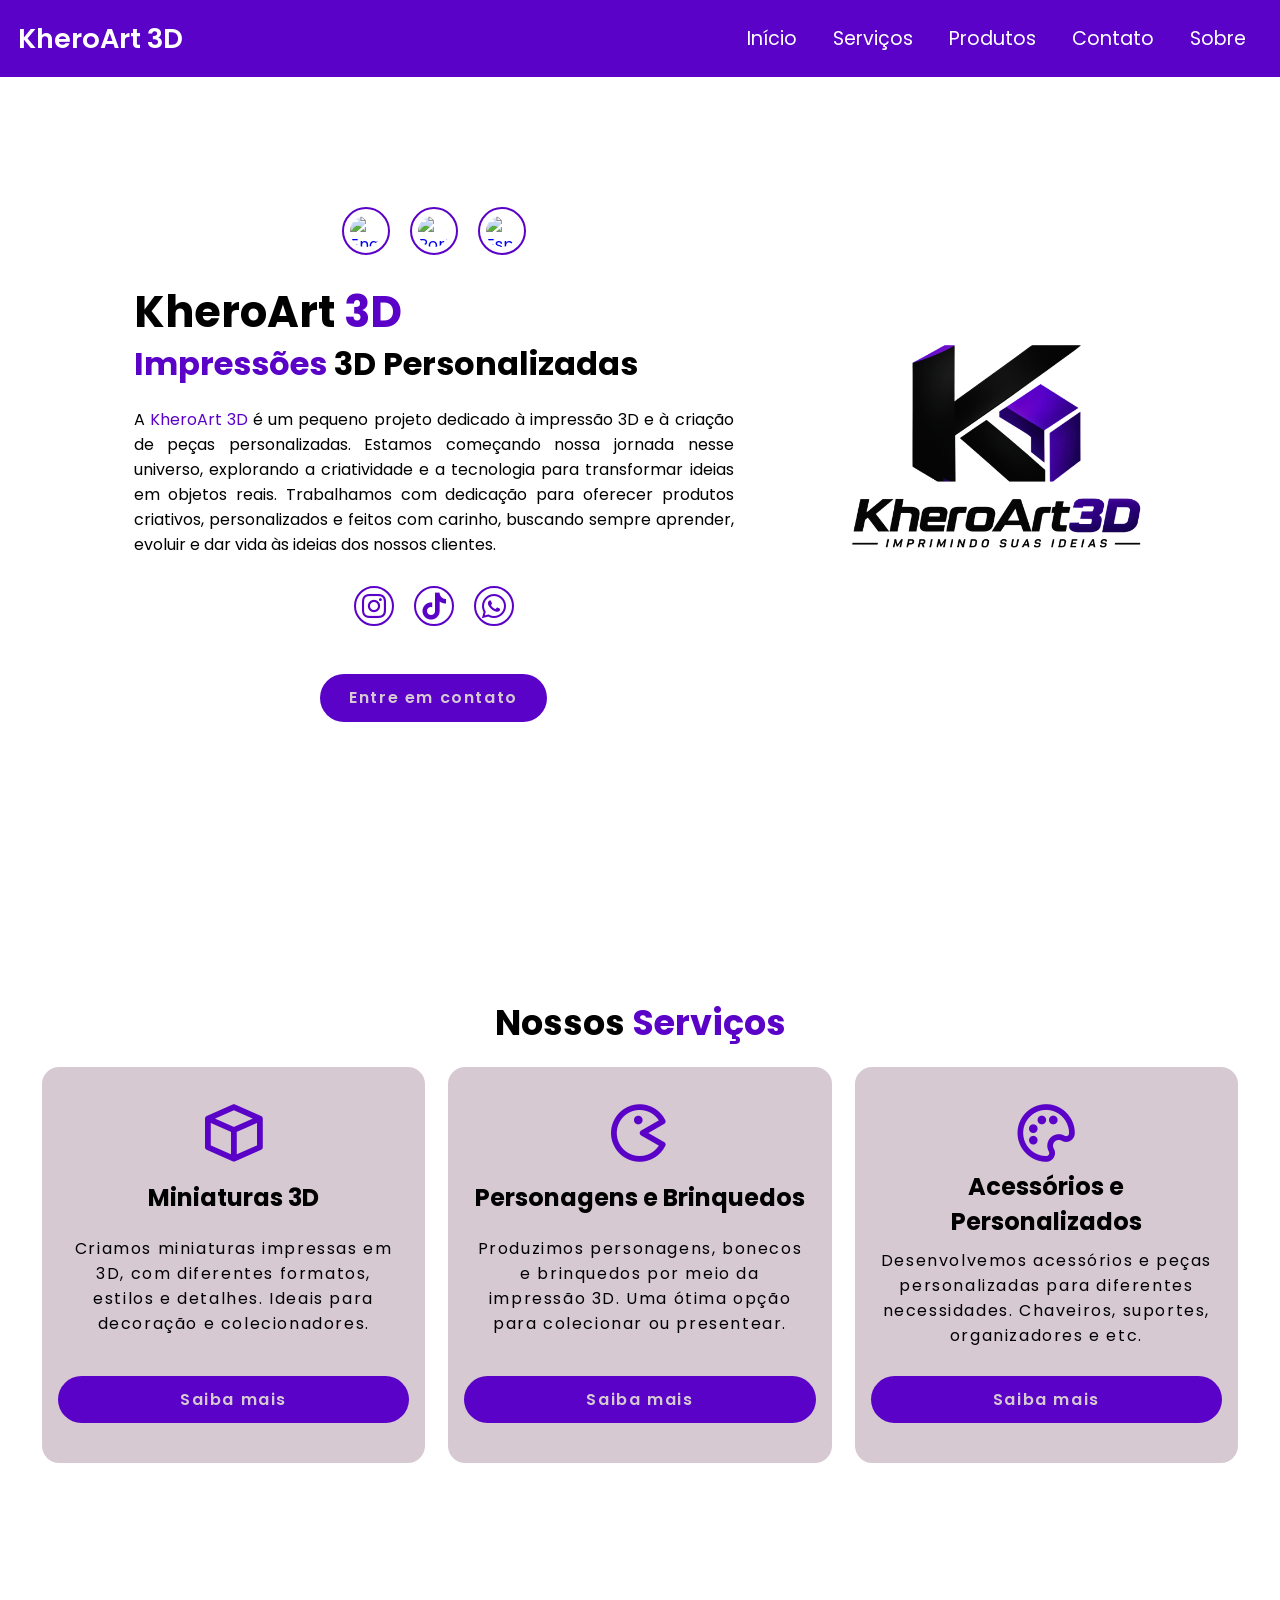
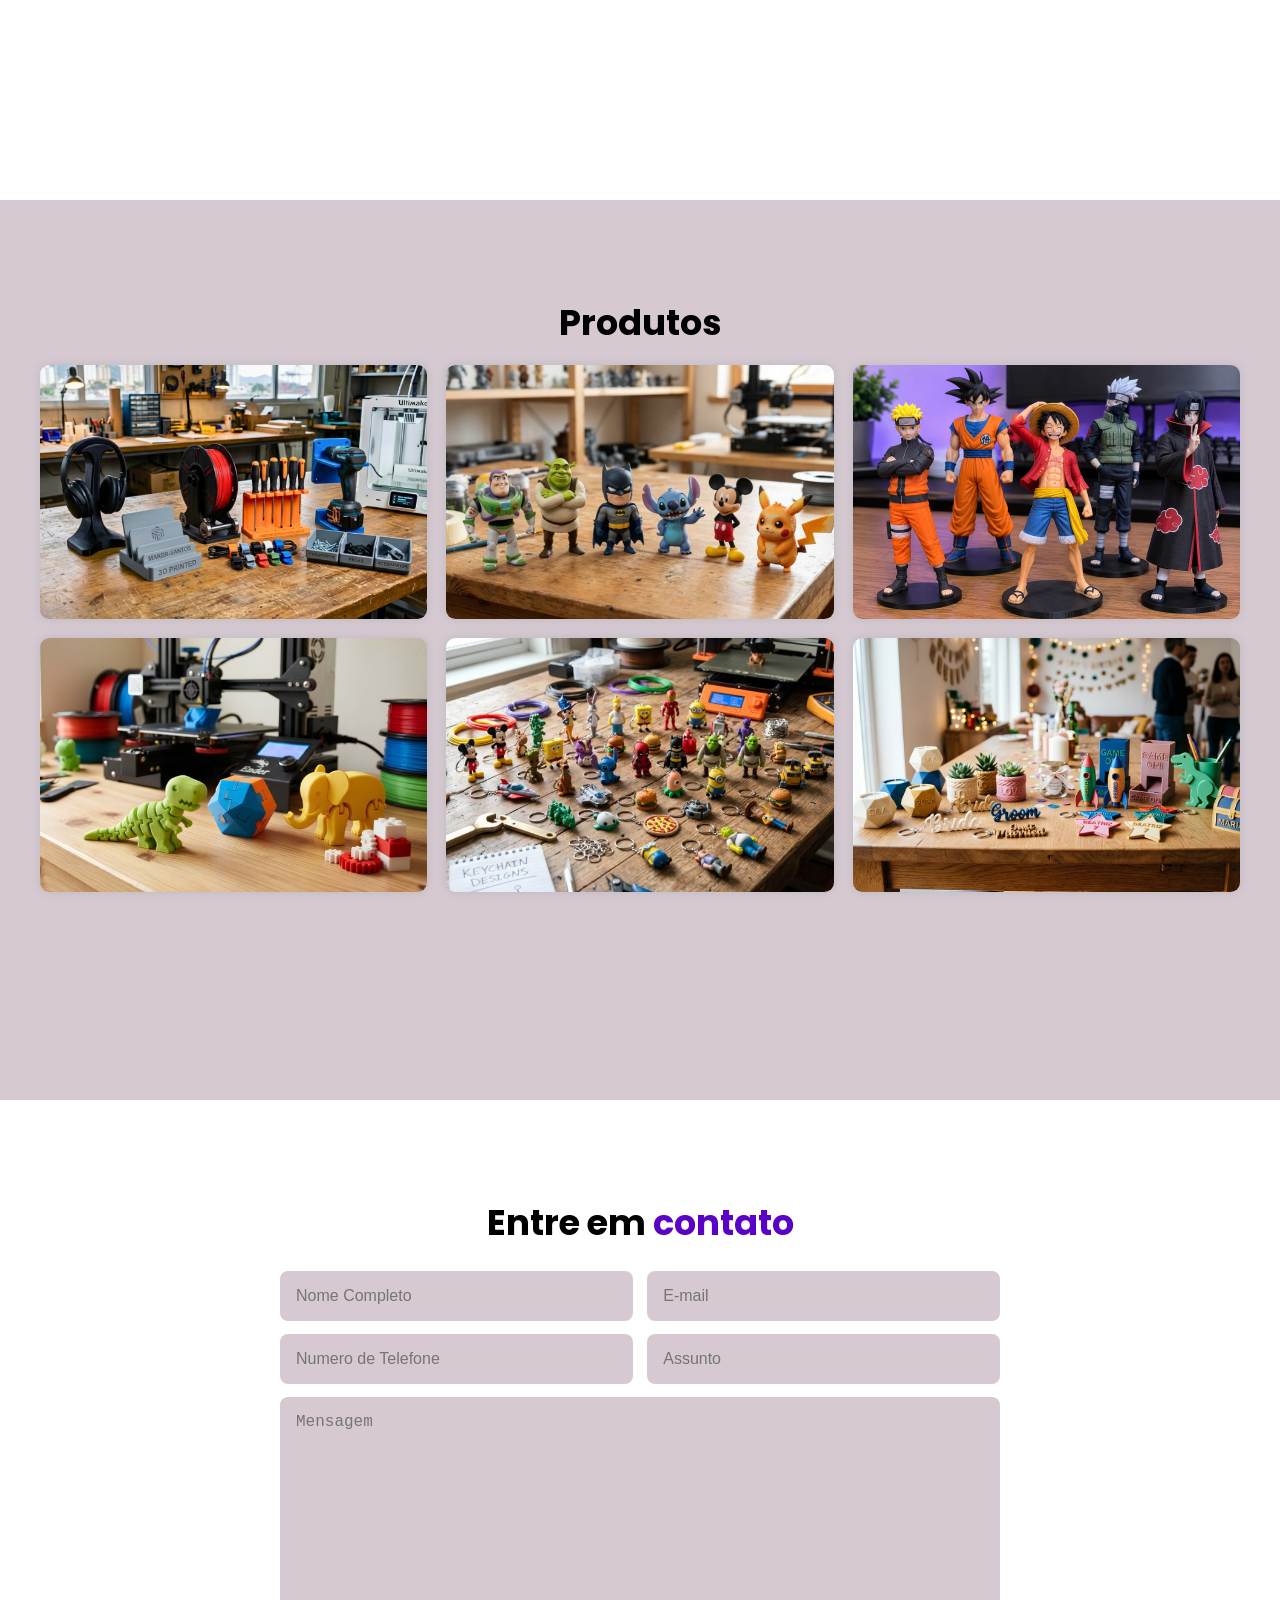
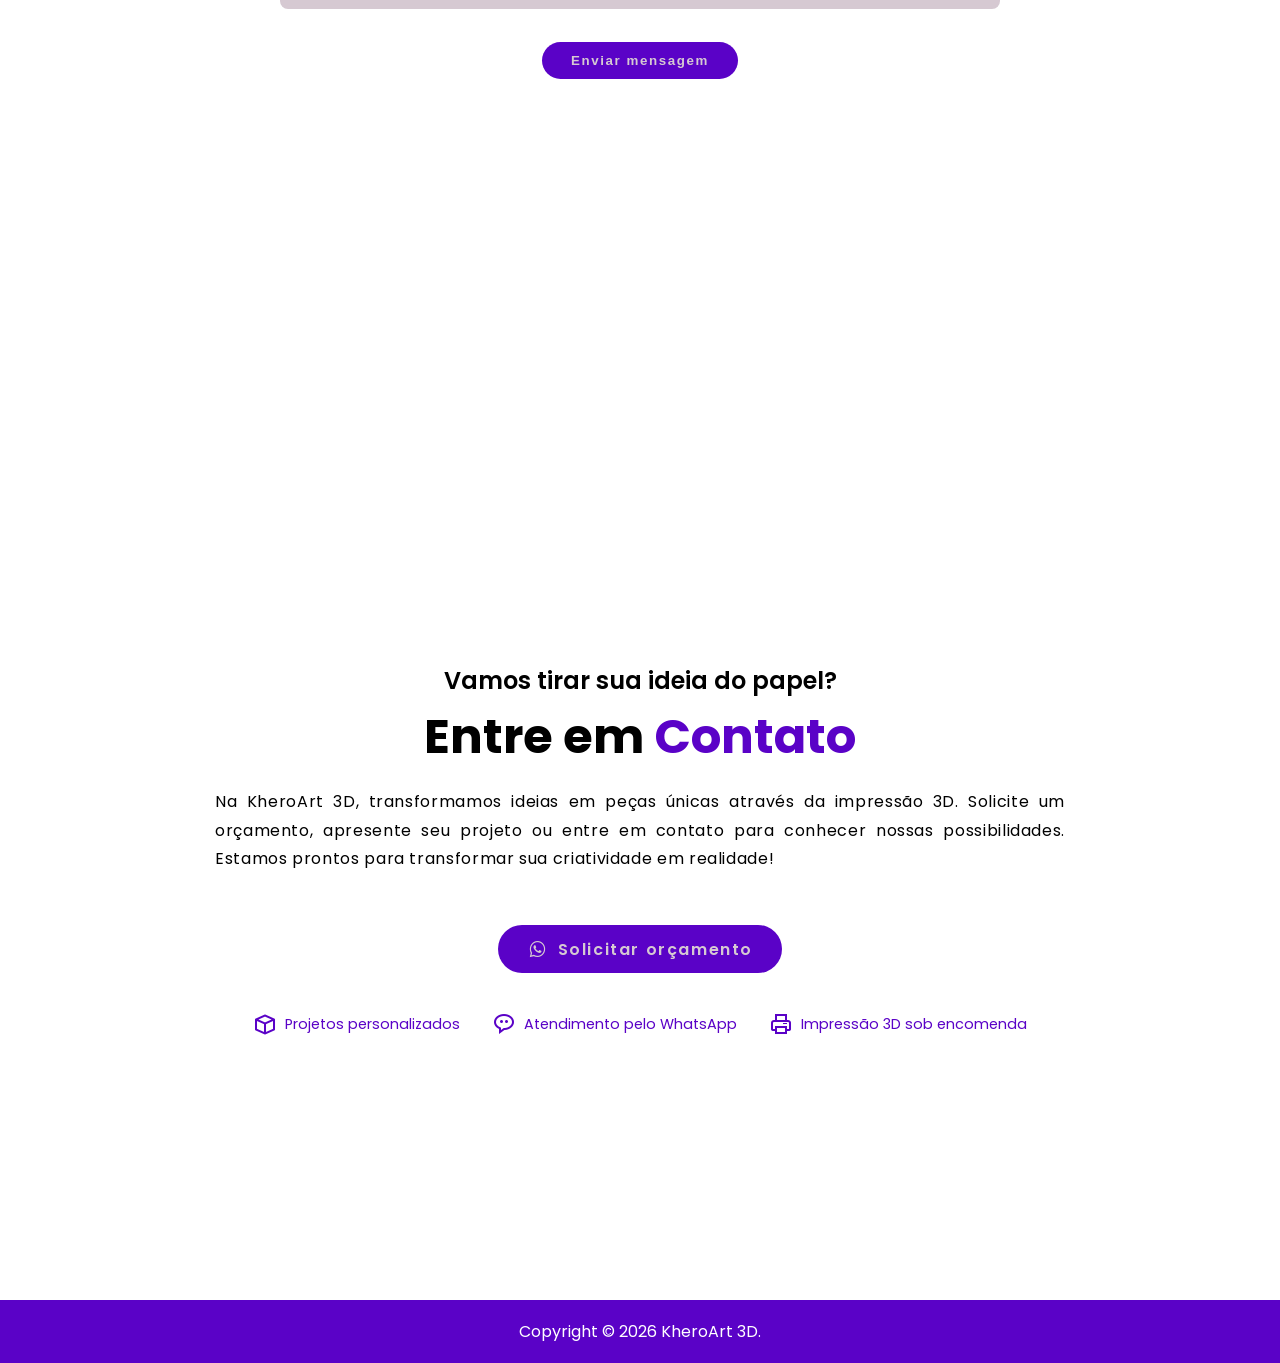
==== index.html @ 0dc6c65f "Primeiro Commit" ====
<!DOCTYPE html>
<html lang="br">
<head>
    <meta charset="UTF-8">
    <meta name="viewport" content="width=device-width, initial-scale=1.0">
    <title>KheroArt 3D</title>
    <link rel="icon" href="img/KheroARTlogolink.png" type="image/png">
    <link rel="shortcut icon" href="#" type="image/x-icon">
    <link href='https://unpkg.com/boxicons@2.1.4/css/boxicons.min.css' rel='stylesheet'>
    <link rel="stylesheet" href="css/style.css">
</head>
<body>
    <header>
        <a href="#" class="logo">KheroArt 3D</a>

        <div class="nav">
            <a href="#home">Início</a>
            <a href="#services">Serviços</a>
            <a href="#portfolio">Produtos</a>
            <a href="#contact">Contato</a>
            <a href="#about">Sobre</a>
        </div>

        <div class="nav-responsive">
            <a href="#home">Início</a>
            <a href="#services">Serviços</a>
            <a href="#portfolio">Produtos</a>
            <a href="#contact">Contato</a>
            <a href="#about">Sobre</a>
        </div>

        <div class="menu-hamburguer">
            <div class="bar1"></div>
            <div class="bar2"></div>
            <div class="bar3"></div>
        </div>
    </header>

    <section class="home" id="home">
        <div class="home-content">
            <div class="social-mediaa">
                <a href="indexEN.html" title="English">
                    <img src="https://flagcdn.com/w40/gb.png" alt="English" width="24" height="16">
                </a>
                <a href="index.html" title="Português">
                    <img src="https://flagcdn.com/w40/br.png" alt="Português" width="24" height="16">
                </a>
                <a href="indexES.html" title="Español">
                    <img src="https://flagcdn.com/w40/es.png" alt="Español" width="24" height="16">
                </a>
            </div>
            
            <h1>KheroArt <span>3D</span></h1>
            <h3><span>Impressões </span>3D Personalizadas</h3>

            <p>
                A <span>KheroArt 3D</span> é um pequeno projeto dedicado à impressão 3D e à criação de peças personalizadas. Estamos começando nossa jornada nesse universo, explorando a criatividade e a tecnologia para transformar ideias em objetos reais. Trabalhamos com dedicação para oferecer produtos criativos, personalizados e feitos com carinho, buscando sempre aprender, evoluir e dar vida às ideias dos nossos clientes.
            </p>

            <div class="social-media">
                <a href="https://www.instagram.com/kheroart_3d/" target="_blank"><i class='bx bxl-instagram'></i></a>
                <a href="" target="_blank"><i class='bx bxl-tiktok'></i></a>
                <a href="https://wa.me/5513997632444" target="_blank"><i class='bx bxl-whatsapp'></i></a>
            </div>

            <div>
                <a href="https://wa.me/5513997632444" target="_blank" class="btn">Entre em contato</a>
            </div>
        </div>

        <div class="home-img">
            <img src="img/principalfoto.png" alt="Profile picture">
        </div>

    </section>

    <section class="services" id="services">
        <h2>Nossos <span>Serviços</span></h2>
        
        <div class="services-container">

            <!-- Miniaturas 3D -->
            <div class="services-box">
                <i class='bx bx-cube'></i>
                <h3>Miniaturas 3D</h3>

                <p>
                    Criamos miniaturas impressas em 3D, com diferentes formatos,
                    estilos e detalhes. Ideais para decoração e colecionadores.
                </p>

                <a href="https://wa.me/5513997632444" target="_blank" rel="noopener noreferrer" class="btn">
                    Saiba mais
                </a>
            </div>

            <!-- Personagens e Brinquedos -->
            <div class="services-box">
                <i class='bx bx-game'></i>
                <h3>Personagens e Brinquedos</h3>

                <p>
                    Produzimos personagens, bonecos e brinquedos por meio da
                    impressão 3D. Uma ótima opção para colecionar ou presentear.
                </p>

                <a href="https://wa.me/5513997632444" target="_blank" rel="noopener noreferrer" class="btn">
                    Saiba mais
                </a>
            </div>

            <!-- Acessórios e Personalizados -->
            <div class="services-box">
                <i class='bx bx-palette'></i>
                <h3>Acessórios e Personalizados</h3>

                <p>
                    Desenvolvemos acessórios e peças personalizadas para
                    diferentes necessidades. Chaveiros, suportes, organizadores e etc.
                </p>

                <a href="https://wa.me/5513997632444" target="_blank" rel="noopener noreferrer" class="btn">
                    Saiba mais
                </a>
            </div>

        </div>
    </section>

    <section class="portfolio" id="portfolio">
        <h2>Produtos</h2>

        <div class="portfolio-container">
            <div class="portfolio-box">
                <img src="img/acessóriosimg.jpg" alt="Portfolio 1"> 

                <div class="portfolio-layer">
                    <h4>Acessórios</h4>
                </div>
            </div>

            <div class="portfolio-box">
                <img src="img/personagensimg.jpg" alt="Portfolio 2">  

                <div class="portfolio-layer">
                    <h4>Personagens</h4>
                </div>
            </div>

            <div class="portfolio-box">
                <img src="img/animesimg.png" alt="Portfolio 3">  

                <div class="portfolio-layer">
                    <h4>Animes</h4>
                </div>
            </div>

            <div class="portfolio-box">
                <img src="img/brinquedosimg.jpg" alt="Portfolio 4">  

                <div class="portfolio-layer">
                    <h4>Brinquedos</h4>
                </div>
            </div>

            <div class="portfolio-box">
                <img src="img/miniechaveimg.jpg" alt="Portfolio 5">  

                <div class="portfolio-layer">
                    <h4>Miniaturas e chaveiros</h4>
                </div>
            </div>

            <div class="portfolio-box">
                <img src="img/brindesimg.jpg" alt="Portfolio 6">  

                <div class="portfolio-layer">
                    <h4>Brindes</h4>
                </div>
            </div>
        </div>
    </section>

    <section class="contact" id="contact">
        <h2>Entre em <span>contato</span></h2>

        <form target="" action="https://formsubmit.co/kheroart3d@gmail.com" method="POST">            
            <div class="input-box">
                <input type="text" name="Full Name" placeholder="Nome Completo" required>
                <input type="email" name="E-mail" placeholder="E-mail" required> 
            </div>

            <div class="input-box">
                <input type="phone" name="Phone Number" placeholder="Numero de Telefone" required>
                <input type="text" name="Subject" placeholder="Assunto" required>
            </div>

            <textarea cols="30" rows="10" name="Message" placeholder="Mensagem" required></textarea>
            <input type="hidden" name="_captcha" value="false">
            <input type="hidden" name="_next" value="http://127.0.0.1:5500/obrigado.html" />
            <button type="submit" class="btn">Enviar mensagem</button>
        </form>
    </section>

    
    <section class="about" id="about">

        <div class="about-content">

            <h3>Vamos tirar sua ideia do papel?</h3>

            <h1>Entre em <span>Contato</span></h1>

            <p>
                Na KheroArt 3D, transformamos ideias em peças únicas através
                da impressão 3D. Solicite um orçamento, apresente seu projeto
                ou entre em contato para conhecer nossas possibilidades.
                Estamos prontos para transformar sua criatividade em realidade!
            </p>

            <div class="about-buttons">

                <a href="https://wa.me/5513997632444"
                target="_blank"
                rel="noopener noreferrer"
                class="btn">
                    <i class='bx bxl-whatsapp'></i>
                    Solicitar orçamento
                </a>

            </div>

            <div class="about-info">

                <div>
                    <i class='bx bx-cube'></i>
                    <span>Projetos personalizados</span>
                </div>

                <div>
                    <i class='bx bx-message-rounded-dots'></i>
                    <span>Atendimento pelo WhatsApp</span>
                </div>

                <div>
                    <i class='bx bx-printer'></i>
                    <span>Impressão 3D sob encomenda</span>
                </div>

            </div>

        </div>

    </section>


    <footer>
        <p>Copyright &copy; 2026 KheroArt 3D.</p>
    </footer>
</body>
<script src="js/script.js"></script>
</html>
---- css/style.css ----
@import url('https://fonts.googleapis.com/css2?family=Poppins:wght@300;400;500;600;700;800&display=swap');

:root {
    --main-color: #5A02C7;
    --text-color: #000000;
    --bg-color-01: #ffffff;
    --bg-color-02: #d6c9d2;
    --bg-color-03: #d58dff;
    --color-00: #0000001a;
}

* {
    margin: 0;
    padding: 0;
    box-sizing: border-box;
    text-decoration: none;
    border: none;
    outline: none;
    scroll-behavior: smooth;
}

html {
    font-family: 'Poppins', sans-serif;
    font-size: 16px;
}

body {
    background-color: var(--bg-color-01);
    color: var(--text-color);
}

header {
    position: fixed;
    top: 0;
    left: 0;
    width: 100%;
    padding: 1.1rem;
    background-color: var(--main-color);
    display: flex;
    justify-content: space-between;
    align-items: center;
    z-index: 100;
}

.logo {
    font-size: 1.7rem;
    color: white;
    font-weight: 600;
    cursor: default;
}

.nav-responsive {
    display: none;
    position: absolute;
    top: 100%;
    left: 0;
    width: 100%;
    padding: 1rem;
    background-color: var(--main-color);
    opacity: 0;
    transform: translateY(-20px);
    transition: opacity 0.3s ease, transform 0.3s ease;
}

.nav a, .nav-responsive a {
    font-size: 1.2rem;
    color: white;
    padding: 0.5rem 1rem;
    transition: 0.4s;
}

.nav a:hover, .nav-responsive a:hover {
    color: var(--bg-color-03);
}

section {
    min-height: 100vh;
    padding: 6rem 6rem 2rem;
}

span {
    color: var(--main-color);
}

.home, .about {
    display: flex;
    flex-direction: row;
    justify-content: space-evenly;
    align-items: center;
}

.home-img img, .about-img img {
    width: 100%;
}

.about {
    background-color: var(--bg-color-02);
}

.home-content, .about-content {
    width: 45%;
}

.home-content h1, .about-content h1 {
    font-weight: 700;
    line-height: 1.3;
}

.home-content h3, .about-content h3 {
    font-weight: 700;
    font-size: 1.6rem;
}

.home-content p, .about-content p {
    margin-top: 1.2rem;
    text-align: justify;
}

.services h2,
.portfolio h2,
.contact h2 {
    font-size: 2.2rem;
    margin-bottom: 1rem;
    text-align: center;
}

.services-container {
    display: flex;
    flex-direction: row;
    justify-content: space-evenly;
}

.services-box {
    display: flex;
    flex-direction: column;
    justify-content: space-between;
    min-height: 25rem;
    margin-bottom: 1rem;
}

.services-container .services-box {
    padding: 2rem 1rem 2.5rem;
    border-radius: 1.2rem;
    text-align: center;
    border: solid 0.15rem var(--bg-color-01);
    background-color: var(--bg-color-02);
    transition: 0.5s ease;
}

.services-container .services-box:hover {
    border-color: var(--main-color);
    transform: scale(1.01);
}

.services-box i {
    font-size: 4.3rem;
    color: var(--main-color);
}

.services-box h3 {
    font-size: 1.5rem;
}

.services-box p {
    margin: 0.5rem;
    letter-spacing: 0.1rem;
    display: -webkit-box;
    -webkit-line-clamp: 4;
    -webkit-box-orient: vertical;
    overflow: hidden;
    text-overflow: ellipsis;
}

.portfolio {
    background-color: var(--bg-color-02);
}

.portfolio-container {
    display: grid;
    gap: 1.2rem;
}

.portfolio-box {
    position: relative;
    border-radius: 0.6rem;
    box-shadow: 0 0 0.6rem #bdb7bb;
    overflow: hidden;
    display: flex;
}

.portfolio-box img {
    width: 100%;
    transition: 0.5s ease;
}

.portfolio-box img:hover {
    transform: scale(1.1);
}

.portfolio-box .portfolio-layer {
    position: absolute;
    bottom: 0;
    left: 0;
    width: 100%;
    height: 100%;
    background: linear-gradient(transparent, var(--main-color));
    display: flex;
    flex-direction: column;
    justify-content: center;
    align-items: center;
    text-align: center;
    padding: 0 4rem;
    transform: translateY(30rem);
    transition: 0.5s ease;
}

.portfolio-box:hover .portfolio-layer {
    transform: translateY(0);
}

.portfolio-layer h4 {
    font-size: 1.8rem;
    color: white;
}

.portfolio-layer p {
    margin: 0.2rem 0 0.5rem;
    color: white;
}

.portfolio-layer a {
    display: inline-flex;
    justify-content: center;
    align-items: center;
    width: 3rem;
    height: 3rem;
    background: white;
    border-radius: 50%;
}

.portfolio-layer a i {
    font-size: 1.2rem;
    color: var(--text-color);
}

form {
    max-width: 45rem;
    margin: 0.6rem auto;
    text-align: center;
    margin-bottom: 2rem;
}

form .input-box {
    display: flex;
    justify-content: space-between;
    flex-wrap: wrap;
}

form .input-box input,
form textarea {
    width: 100%;
    padding: 1rem;
    font-size: 1rem;
    color: var(--text-color);
    background-color: var(--bg-color-02);
    border-radius: 0.5rem;
    margin: 0.4rem 0;
}

form textarea {
    resize: none; 
}

footer {
    display: flex;
    flex-direction: row;
    justify-content: center;
    align-items: center;
    padding: 1.2rem;
    background-color: var(--main-color);
    color: white;
}

.social-mediaa a {
    display: inline-flex;
    justify-content: center;
    align-items: center;
    width: 3rem; /* Tamanho do botão */
    height: 3rem;
    background: transparent;
    border: solid 0.15rem var(--main-color);
    border-radius: 50%;
    margin: 1.8rem 0.5rem;
    transition: 0.5s ease;
    overflow: hidden; /* Garante que nada ultrapasse os limites */
    padding: 0;
    position: relative;
}

.social-mediaa a::before {
    content: "";
    position: absolute;
    width: 80%; /* Reduz um pouco o tamanho da bandeira */
    height: 80%;
    background-color: white; /* Borda branca interna */
    border-radius: 50%;
    z-index: 1; /* Fica abaixo da imagem */
}

.social-mediaa a img {
    width: 70%; /* Reduz um pouco a bandeira */
    height: 70%;
    object-fit: cover;
    border-radius: 50%;
    position: relative;
    z-index: 2; /* Fica acima da borda branca */
}

.social-mediaa a:hover {
    background-color: var(--main-color);
    box-shadow: 0 0 0.3rem var(--main-color);
}

.social-media img {
    width: 3.5rem;
}

.social-media a {
    display: inline-flex;
    justify-content: center;
    align-items: center;
    width: 2.5rem;
    height: 2.5rem;
    background: transparent;
    border: solid 0.15rem var(--main-color);
    border-radius: 50%;
    font-size: 2rem;
    color: var(--main-color);
    margin: 1.8rem 0.5rem;
    transition: 0.5s ease;
}

.social-media a:hover {
    background-color: var(--main-color);
    color: var(--bg-color-02);
    box-shadow: 0 0 0.3rem var(--main-color);
}

.btn {
    display: inline-block;
    padding: 0.7rem 1.8rem;
    background-color: var(--main-color);
    border-radius: 2rem;
    color: var(--bg-color-02);
    font-weight: 600;
    letter-spacing: 0.1rem;
    transition: 0.3s ease;
    margin-top: 1.2rem;
}

.btn:hover {
    box-shadow: 0 0 0.3rem var(--main-color);
    background-color: inherit;
    color: var(--main-color);
    cursor: pointer;
}

.menu-hamburguer {
    display: none;
    cursor: pointer;
}

.bar1, .bar2, .bar3 {
    width: 2rem;
    height: 0.3rem;
    background-color: var(--bg-color-01);
    margin: 0.4rem 0;
    transition: 0.3s ease;
}

.change .bar1 {
    transform: translate(0, 0.65rem) rotate(-45deg);
}

.change .bar2 {
    opacity: 0;
}

.change .bar3 {
    transform: translate(0, -0.65rem) rotate(45deg);
}

.language-selector {
    position: relative;
    display: inline-block;
}

@media (min-width: 0px) {
    .menu-hamburguer {
        display: block;
    }

    .nav {
        display: none;
    }

    .nav-responsive a {
        display: block;
        font-size: 1.2rem;
        margin: 0.5rem 0;
    }

    section {
        padding: 6rem 2.5rem;
    }

    .home, .about {
        flex-direction: column;
        gap: 1.2rem;
    }

    .home-img, .about-img {
        width: 80%;
        max-width: 80%;
    }

    .home-content, .about-content {
        width: 100%;
    }

    .home-content div {
        text-align: center;
    }

    .home-content h1, .about-content h1 {
        font-size: 2,2rem;
        font-weight: 700;
        line-height: 1.3;
    }

    .services-container {
        flex-direction: column;
        align-items: center;
    }

    .services-box {
        width: 100%;
    }
}

@media (min-width: 576px) {
    .home-img, .about-img {
        width: 65%;
        max-width: 65%;
    }

    .services-box {
        width: 70%;
    }
}

@media (min-width: 768px) {
    .menu-hamburguer {
        display: none;
    }

    .nav {
        display: block;
    }

    .nav-responsive, .nav-responsive a {
        display: none;
    }

    .home, .about {
        flex-direction: row;
        justify-content: space-evenly;
    }

    .home-img, .about-img {
        max-width: 35%;
    }

    .home-content, .about-content {
        width: 50%;
    }

    .services-box {
        width: 60%;
        margin-bottom: 2rem;
    }

    .portfolio-container {
        grid-template-columns: auto auto;
    }

    form .input-box input {
        width: 49%;
    }


}

@media (min-width: 992px) {
    .services-container {
        flex-direction: row;
        gap: 1.2rem;
    }
}

@media (min-width: 1200px) {
    .home-img, .about-img {
        max-width: 25%;
    }

    .home-content h1 {
        font-size: 2.7rem;
    }

    .home-content h3 {
        font-size: 2rem;
    }

    .portfolio-container {
        grid-template-columns: auto auto auto;
    }
}


/* ================================
   ABOUT / CONTATO E NEGÓCIOS
================================ */

.about {
    display: flex;
    justify-content: center;
    align-items: center;

    width: 100%;
    padding: 5rem 8%;

    background-color: var(--bg-color-01);
}

.about-content {
    width: 100%;
    max-width: 850px;
    text-align: center;
}

.about-content h3 {
    font-size: 1.5rem;
    font-weight: 600;
    margin-bottom: 0.5rem;
}

.about-content h1 {
    font-size: 3rem;
    margin-bottom: 1rem;
}

.about-content h1 span {
    color: var(--main-color);
}

.about-content p {
    font-size: 1rem;
    line-height: 1.8;
    letter-spacing: 0.04rem;
    margin-bottom: 2rem;
}

/* Botões de contato */
.about-buttons {
    display: flex;
    justify-content: center;
    flex-wrap: wrap;
    gap: 1rem;
    margin-bottom: 2.5rem;
}

.about-buttons .btn {
    display: inline-flex;
    align-items: center;
    justify-content: center;
    gap: 0.5rem;
}

.about-buttons .btn i {
    font-size: 1.3rem;
}

/* Segundo botão */
.about-buttons .btn-secondary {
    background: transparent;
    color: var(--main-color);
    border: 0.15rem solid var(--main-color);
}

.about-buttons .btn-secondary:hover {
    background: var(--main-color);
    color: white;
}

/* Informações comerciais */
.about-info {
    display: flex;
    justify-content: center;
    align-items: center;
    flex-wrap: wrap;
    gap: 2rem;
}

.about-info div {
    display: flex;
    align-items: center;
    gap: 0.5rem;
}

.about-info i {
    color: var(--main-color);
    font-size: 1.5rem;
}

.about-info span {
    font-size: 0.9rem;
}


/* RESPONSIVIDADE */
@media (max-width: 600px) {

    .about {
        padding: 3rem 5%;
    }

    .about-content h1 {
        font-size: 2.2rem;
    }

    .about-content h3 {
        font-size: 1.2rem;
    }

    .about-buttons {
        flex-direction: column;
    }

    .about-buttons .btn {
        width: 100%;
    }

    .about-info {
        flex-direction: column;
        align-items: flex-start;
        width: fit-content;
        margin: 0 auto;
        gap: 1rem;
    }

}

.home-img img {
    animation: flutuar 3s ease-in-out infinite;
}

@keyframes flutuar {
    0% {
        transform: translateY(0);
    }
    50% {
        transform: translateY(-15px);
    }
    100% {
        transform: translateY(0);
    }
}
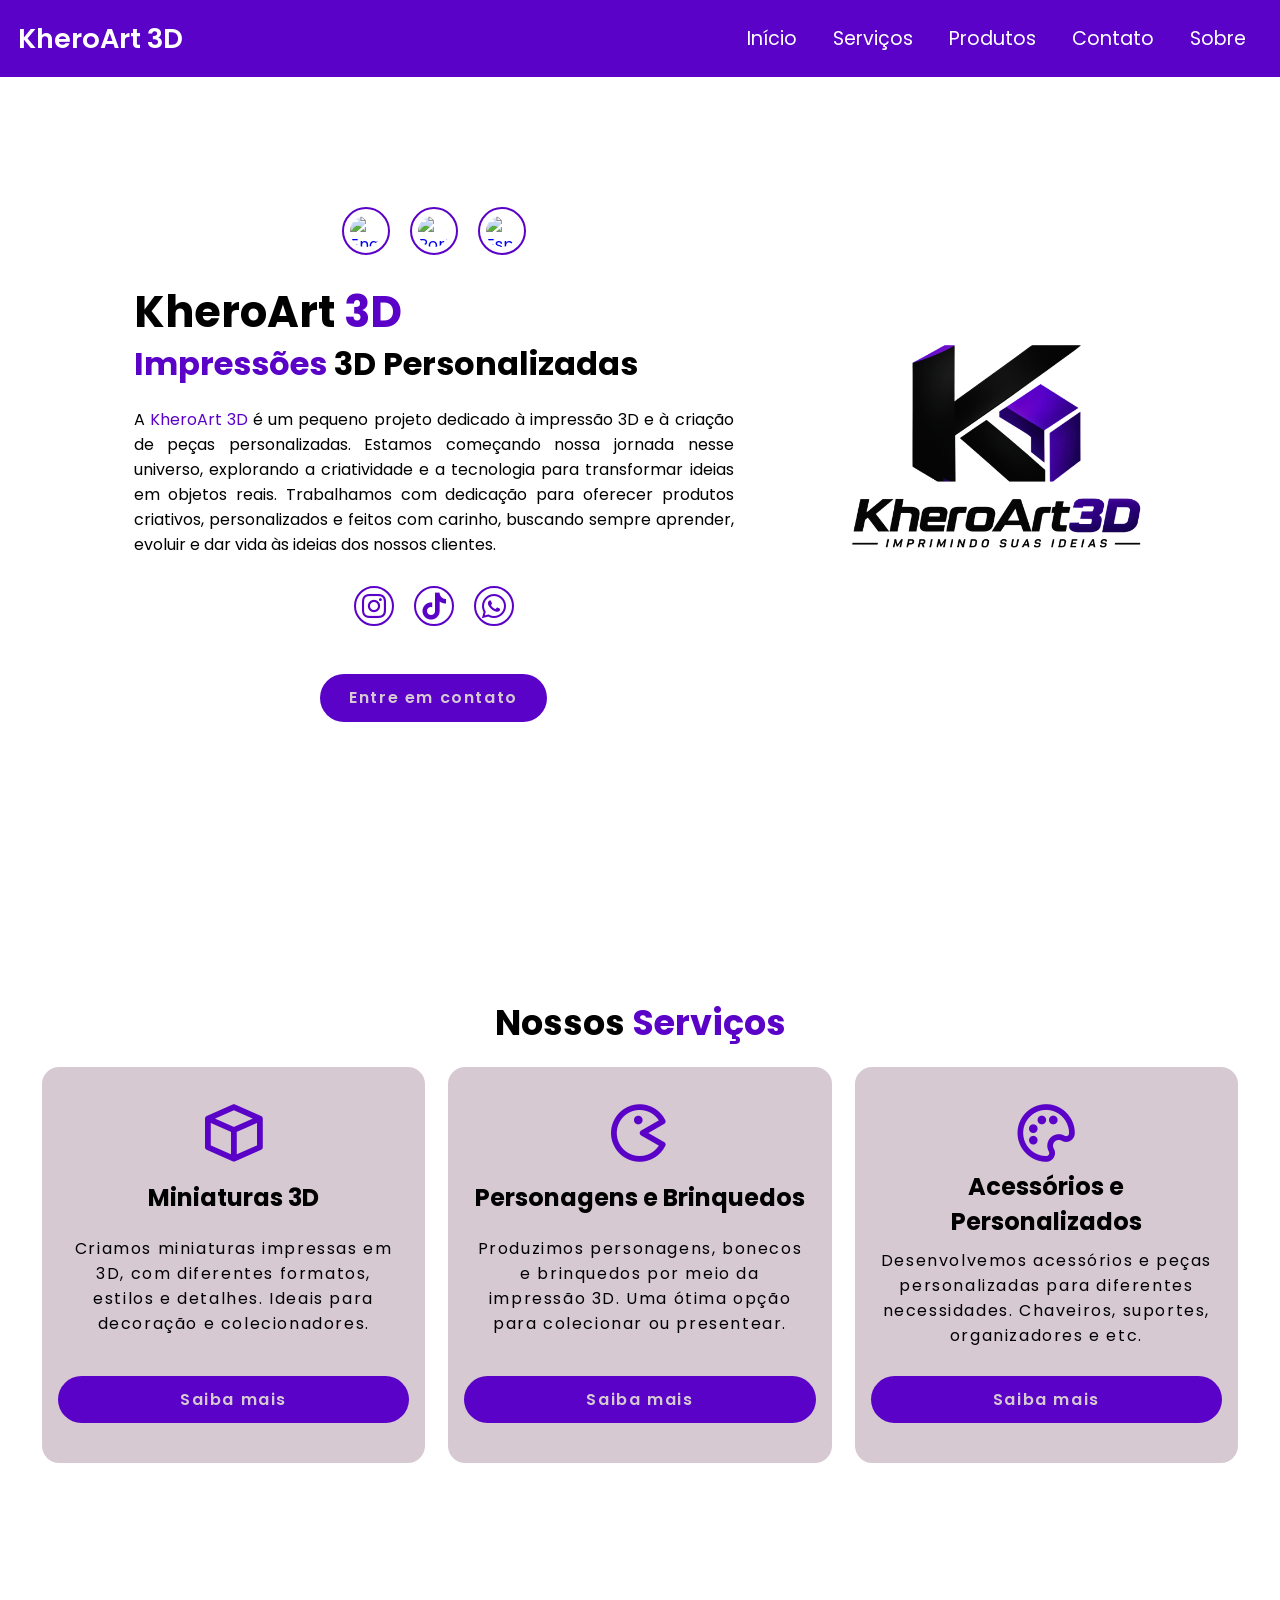
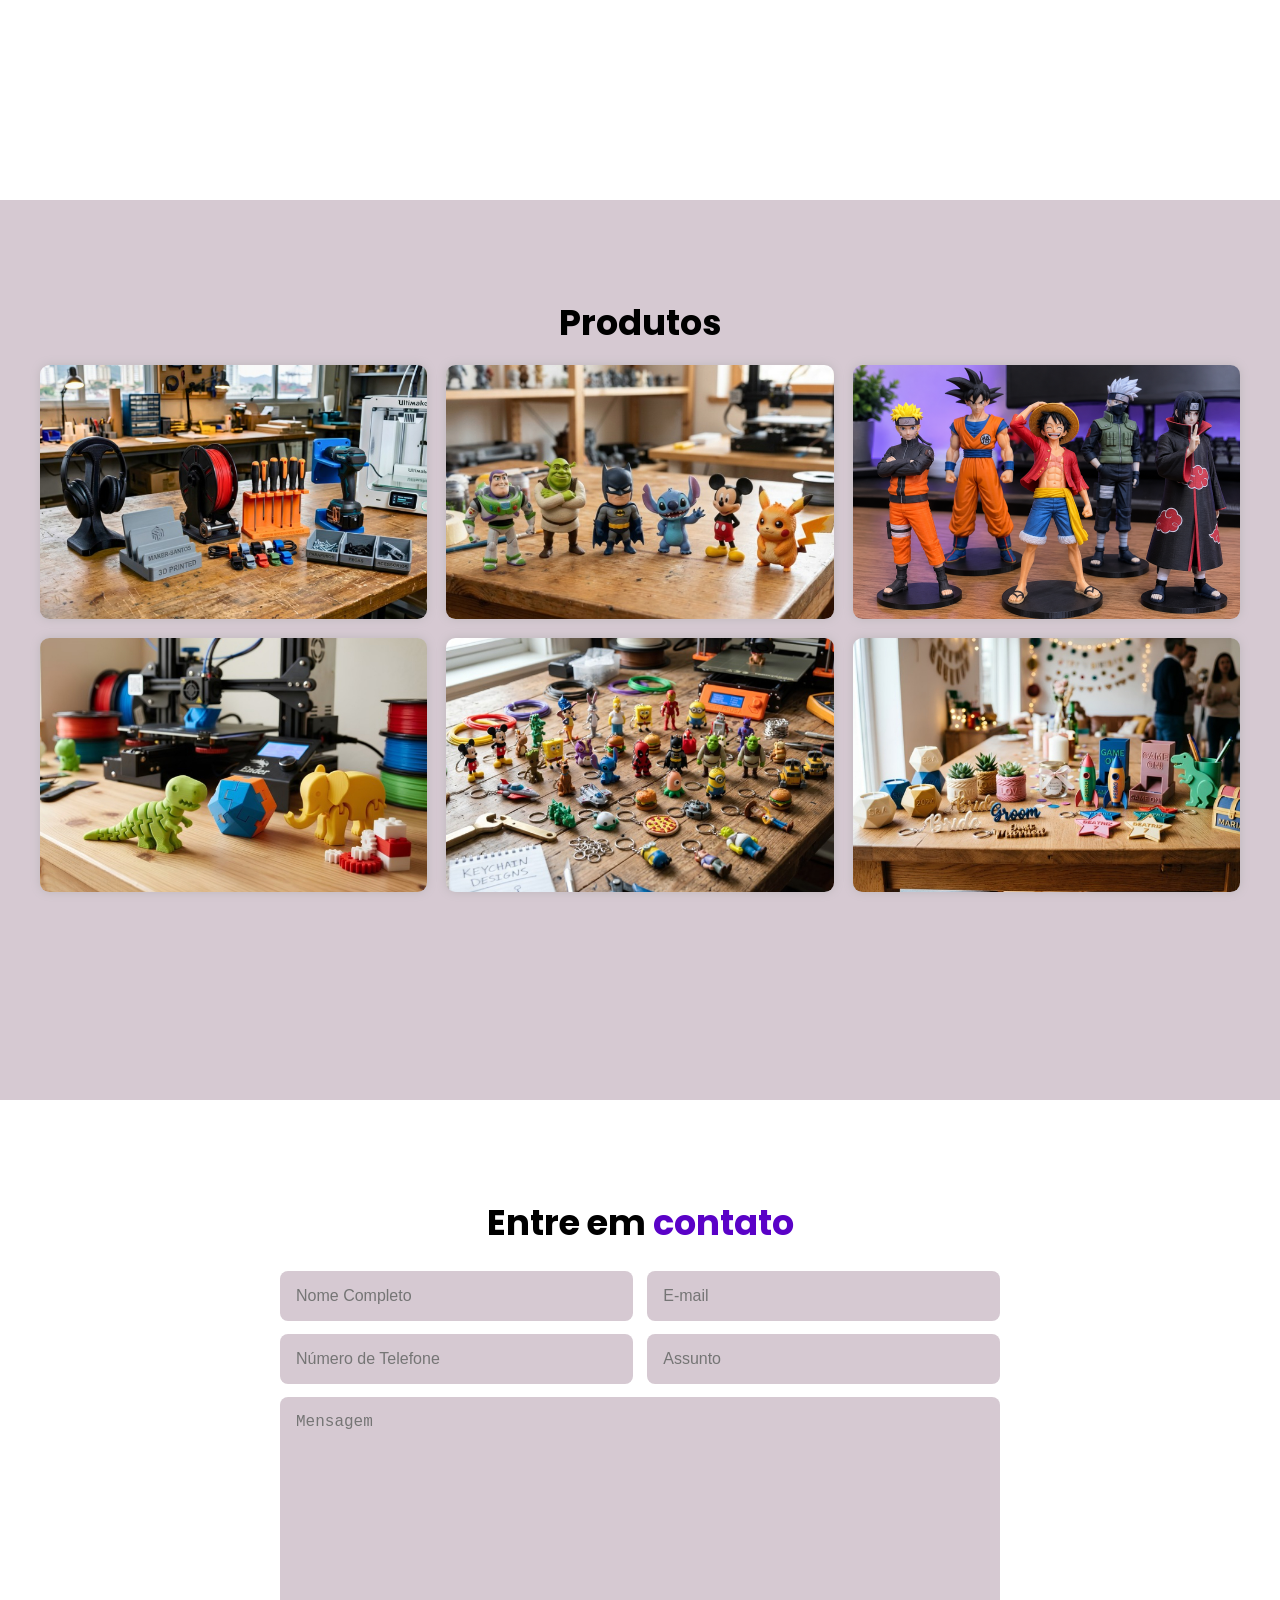
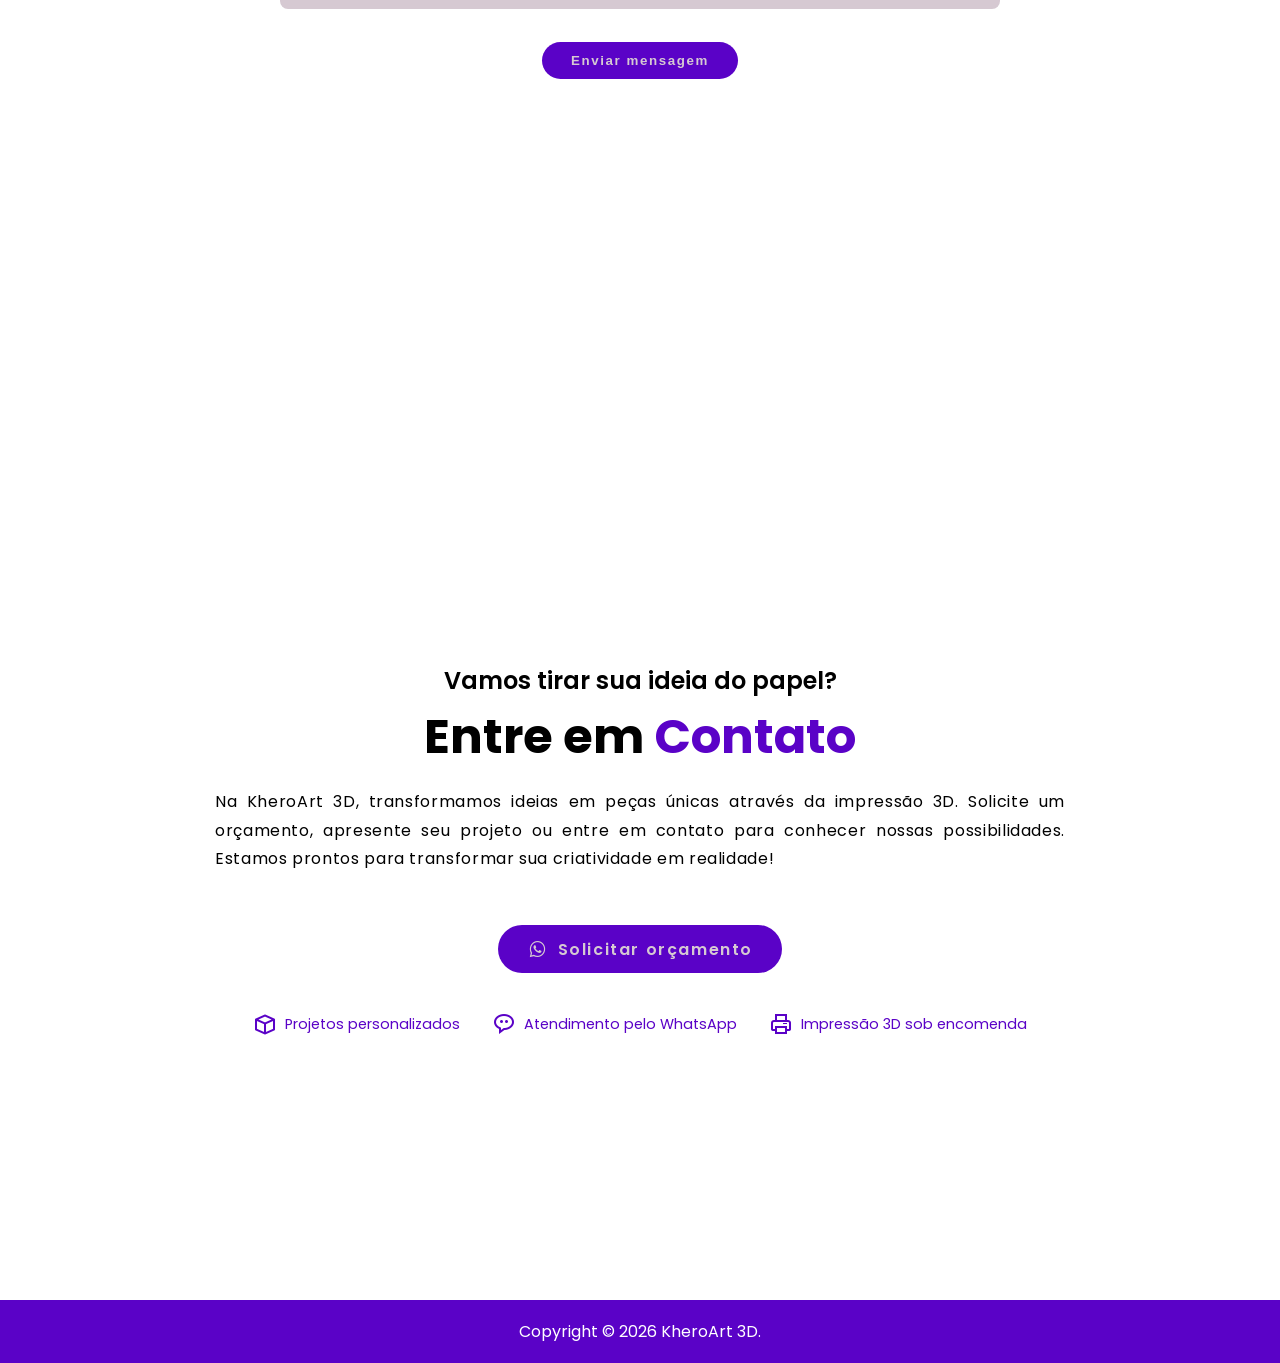
==== commit 92856ec5: "Segundo commit" ====
--- a/index.html
+++ b/index.html
@@ -184,25 +184,46 @@
     <section class="contact" id="contact">
         <h2>Entre em <span>contato</span></h2>
 
-        <form target="" action="https://formsubmit.co/kheroart3d@gmail.com" method="POST">            
+        <form id="contact-form">
+
+            <input type="hidden" name="access_key"
+                value="fa174e5e-6366-4b6a-8e86-e09e79e40527">
+
+            <input type="hidden" name="from_name"
+                value="https://docha9071.github.io/kheroart3d/obrigado.html">
+
+            <input type="checkbox" name="botcheck"
+                style="display:none;">
+
             <div class="input-box">
-                <input type="text" name="Full Name" placeholder="Nome Completo" required>
-                <input type="email" name="E-mail" placeholder="E-mail" required> 
+                <input type="text" name="name"
+                    placeholder="Nome Completo" required>
+
+                <input type="email" name="email"
+                    placeholder="E-mail" required>
             </div>
 
             <div class="input-box">
-                <input type="phone" name="Phone Number" placeholder="Numero de Telefone" required>
-                <input type="text" name="Subject" placeholder="Assunto" required>
-            </div>
-
-            <textarea cols="30" rows="10" name="Message" placeholder="Mensagem" required></textarea>
-            <input type="hidden" name="_captcha" value="false">
-            <input type="hidden" name="_next" value="http://127.0.0.1:5500/obrigado.html" />
-            <button type="submit" class="btn">Enviar mensagem</button>
+                <input type="tel" name="phone"
+                    placeholder="Número de Telefone" required>
+
+                <input type="text" name="subject"
+                    placeholder="Assunto" required>
+            </div>
+
+            <textarea cols="30" rows="10"
+                name="message"
+                placeholder="Mensagem" required></textarea>
+
+            <button type="submit" class="btn" id="submit-btn">
+                Enviar mensagem
+            </button>
+
+            <p id="form-status"></p>
+
         </form>
     </section>
 
-    
     <section class="about" id="about">
 
         <div class="about-content">
